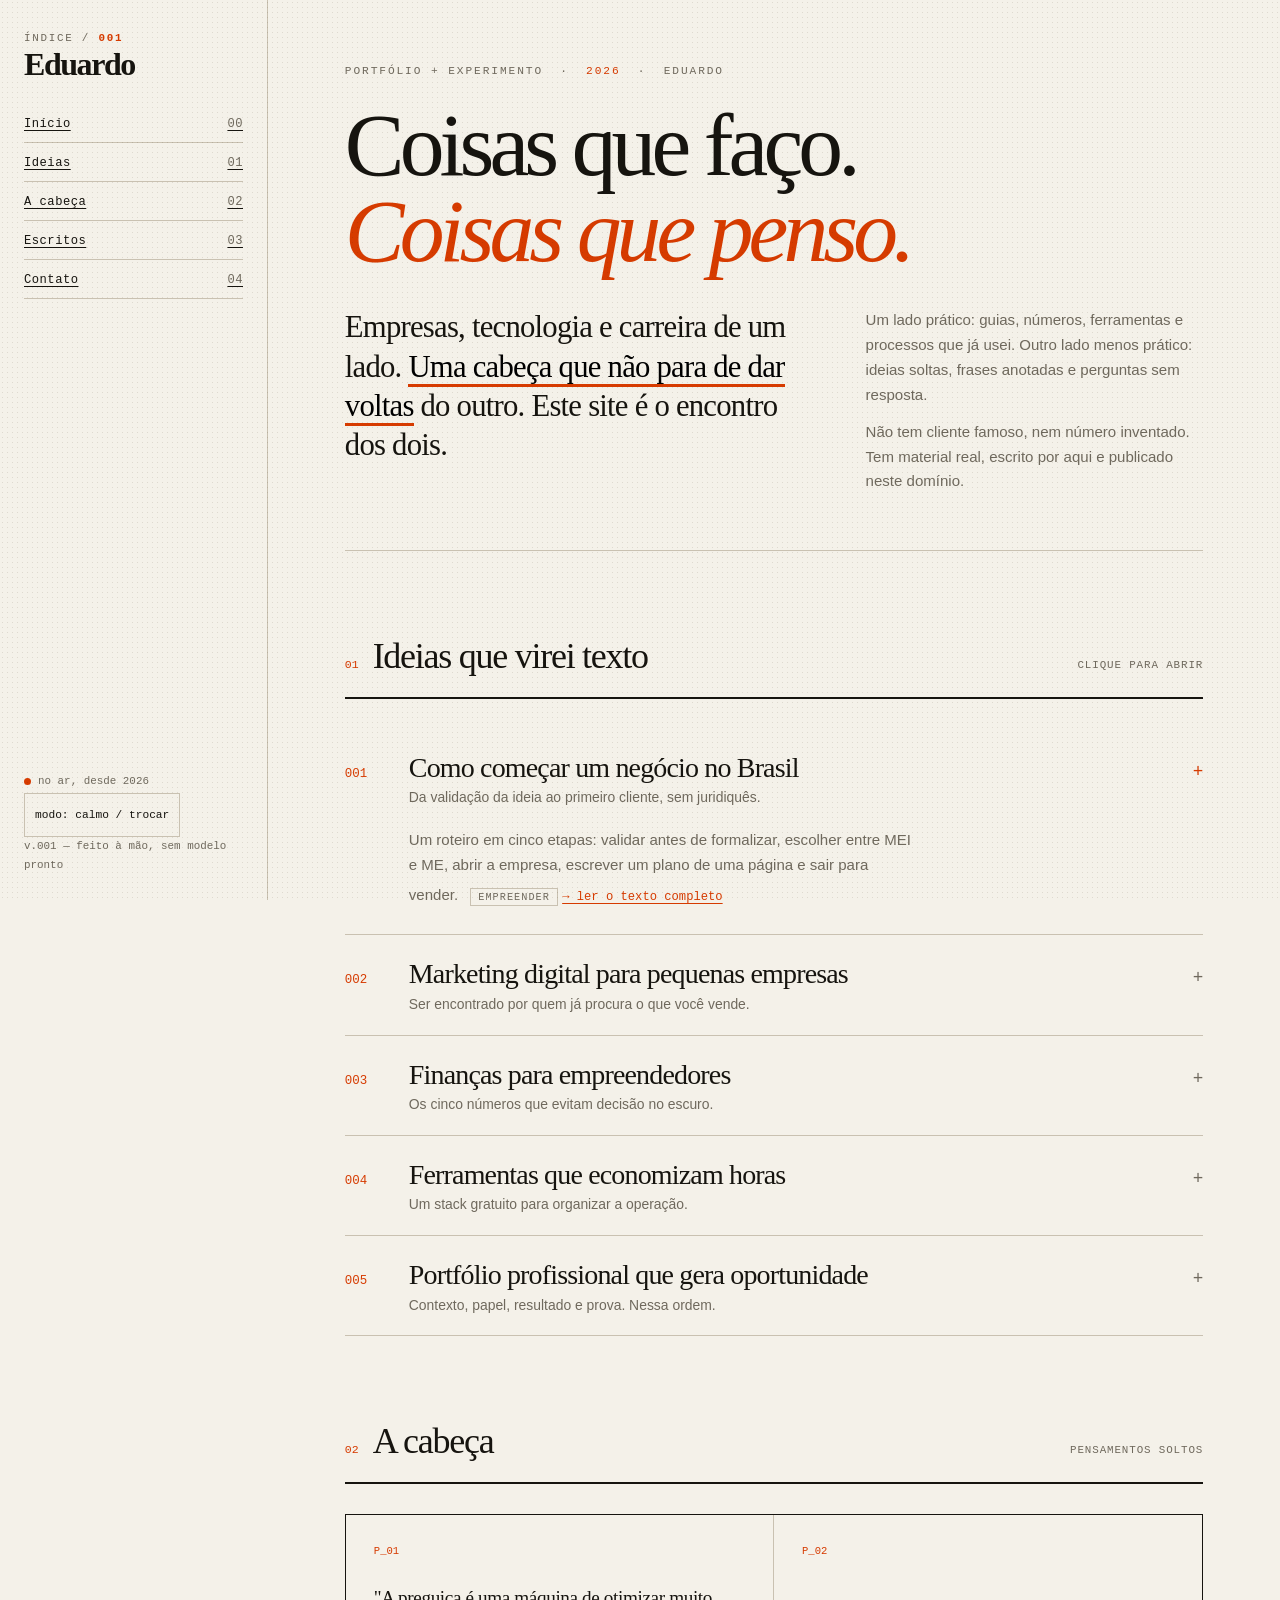
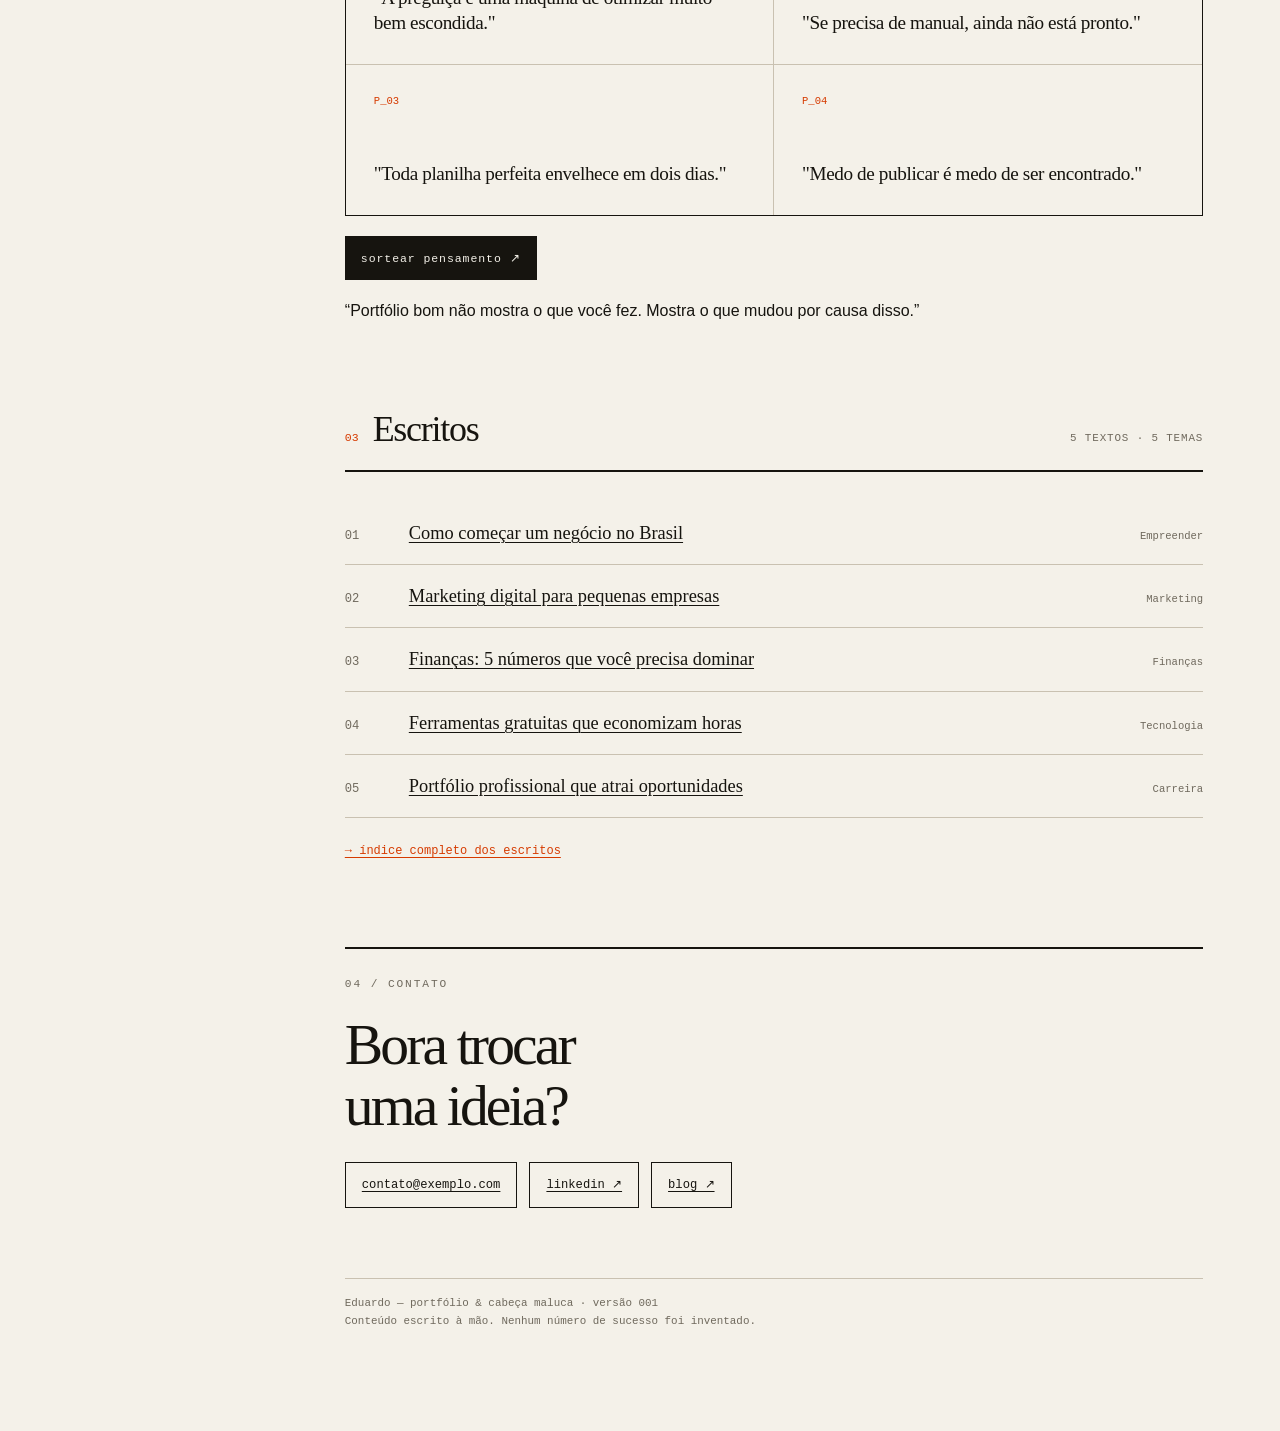
==== index.html @ 90ce8727 "site inicial: portfólio + cabeça maluca" ====
<!doctype html>
<html lang="pt-BR">
<head>
  <meta charset="utf-8">
  <meta name="viewport" content="width=device-width, initial-scale=1">
  <title>Eduardo — portfólio &amp; cabeça maluca</title>
  <meta name="description" content="Portfólio de ideias sobre negócios, tecnologia e carreira, com um cantinho para os pensamentos que não cabem em gaveta.">
  <link rel="stylesheet" href="assets/style.css">
  <script src="assets/main.js" defer></script>
</head>
<body>
<aside class="rail">
  <div>
    <div class="logo"> ÍNDICE / <strong>001</strong></div>
    <h2 class="firma">Eduardo</h2>
  </div>
  <nav aria-label="Navegação principal">
    <a href="#top">Início <span>00</span></a>
    <a href="#ideias">Ideias <span>01</span></a>
    <a href="#cabeca">A cabeça <span>02</span></a>
    <a href="escritos/">Escritos <span>03</span></a>
    <a href="#contato">Contato <span>04</span></a>
  </nav>
  <div class="rodape">
    <div class="status">no ar, desde 2026</div>
    <button class="modo" type="button" aria-label="Alternar modo visual">modo: calmo / trocar</button>
    <div>v.001 — feito à mão, sem modelo pronto</div>
  </div>
</aside>

<main class="content" id="top">
  <p class="overline">Portfólio + experimento &nbsp;·&nbsp; <b>2026</b> &nbsp;·&nbsp; Eduardo</p>
  <h1 class="titulo">Coisas que faço.<br><em>Coisas que penso.</em></h1>

  <div class="abertura">
    <p class="fala">Empresas, tecnologia e carreira de um lado. <mark>Uma cabeça que não para de dar voltas</mark> do outro. Este site é o encontro dos dois.</p>
    <div class="nota">
      <p>Um lado prático: guias, números, ferramentas e processos que já usei. Outro lado menos prático: ideias soltas, frases anotadas e perguntas sem resposta.</p>
      <p>Não tem cliente famoso, nem número inventado. Tem material real, escrito por aqui e publicado neste domínio.</p>
    </div>
  </div>

  <section class="bloco" id="ideias">
    <div class="cabecalho-bloco">
      <span class="num">01</span>
      <h2>Ideias que virei texto</h2>
      <span class="lado">clique para abrir</span>
    </div>

    <details class="ideia" open>
      <summary>
        <span class="n">001</span>
        <span class="t">Como começar um negócio no Brasil<small>Da validação da ideia ao primeiro cliente, sem juridiquês.</small></span>
        <span class="seta">+</span>
      </summary>
      <div class="detalhe">
        Um roteiro em cinco etapas: validar antes de formalizar, escolher entre MEI e ME, abrir a empresa, escrever um plano de uma página e sair para vender. <span class="etiqueta">Empreender</span>
        <a href="escritos/01.html">→ ler o texto completo</a>
      </div>
    </details>

    <details class="ideia">
      <summary>
        <span class="n">002</span>
        <span class="t">Marketing digital para pequenas empresas<small>Ser encontrado por quem já procura o que você vende.</small></span>
        <span class="seta">+</span>
      </summary>
      <div class="detalhe">
        Perfil no Google, conteúdo que responde perguntas reais, e-mail próprio e tráfego pago com freio de mão. Com uma tabela do que medir toda semana. <span class="etiqueta">Marketing</span>
        <a href="escritos/02.html">→ ler o texto completo</a>
      </div>
    </details>

    <details class="ideia">
      <summary>
        <span class="n">003</span>
        <span class="t">Finanças para empreendedores<small>Os cinco números que evitam decisão no escuro.</small></span>
        <span class="seta">+</span>
      </summary>
      <div class="detalhe">
        Fluxo de caixa, margem de contribuição, ponto de equilíbrio, capital de giro e ticket médio — com exemplos em reais e uma rotina de 30 minutos por semana. <span class="etiqueta">Finanças</span>
        <a href="escritos/03.html">→ ler o texto completo</a>
      </div>
    </details>

    <details class="ideia">
      <summary>
        <span class="n">004</span>
        <span class="t">Ferramentas que economizam horas<small>Um stack gratuito para organizar a operação.</small></span>
        <span class="seta">+</span>
      </summary>
      <div class="detalhe">
        Google Workspace, Trello, Notion, WhatsApp Business e IA generativa usada para o trabalho chato — não para inventar conteúdo. <span class="etiqueta">Tecnologia</span>
        <a href="escritos/04.html">→ ler o texto completo</a>
      </div>
    </details>

    <details class="ideia">
      <summary>
        <span class="n">005</span>
        <span class="t">Portfólio profissional que gera oportunidade<small>Contexto, papel, resultado e prova. Nessa ordem.</small></span>
        <span class="seta">+</span>
      </summary>
      <div class="detalhe">
        O modelo de quatro blocos que uso para documentar projeto, com erros comuns e um jeito simples de manter tudo vivo. <span class="etiqueta">Carreira</span>
        <a href="escritos/05.html">→ ler o texto completo</a>
      </div>
    </details>
  </section>

  <section class="bloco" id="cabeca">
    <div class="cabecalho-bloco">
      <span class="num">02</span>
      <h2>A cabeça</h2>
      <span class="lado">pensamentos soltos</span>
    </div>

    <div class="cabeca">
      <div class="celula">
        <span class="indice">P_01</span>
        <p>"A preguiça é uma máquina de otimizar muito bem escondida."</p>
      </div>
      <div class="celula">
        <span class="indice">P_02</span>
        <p>"Se precisa de manual, ainda não está pronto."</p>
      </div>
      <div class="celula">
        <span class="indice">P_03</span>
        <p>"Toda planilha perfeita envelhece em dois dias."</p>
      </div>
      <div class="celula">
        <span class="indice">P_04</span>
        <p>"Medo de publicar é medo de ser encontrado."</p>
      </div>
    </div>

    <button class="sortear" type="button">sortear pensamento ↗</button>
    <p class="fala" style="margin-top:18px">“<span id="pensamento">...</span>”</p>
  </section>

  <section class="bloco" id="escritos">
    <div class="cabecalho-bloco">
      <span class="num">03</span>
      <h2>Escritos</h2>
      <span class="lado">5 textos · 5 temas</span>
    </div>
    <ul class="lista-escritos">
      <li><span class="n">01</span><a href="escritos/01.html">Como começar um negócio no Brasil</a><span class="tag">Empreender</span></li>
      <li><span class="n">02</span><a href="escritos/02.html">Marketing digital para pequenas empresas</a><span class="tag">Marketing</span></li>
      <li><span class="n">03</span><a href="escritos/03.html">Finanças: 5 números que você precisa dominar</a><span class="tag">Finanças</span></li>
      <li><span class="n">04</span><a href="escritos/04.html">Ferramentas gratuitas que economizam horas</a><span class="tag">Tecnologia</span></li>
      <li><span class="n">05</span><a href="escritos/05.html">Portfólio profissional que atrai oportunidades</a><span class="tag">Carreira</span></li>
    </ul>
    <p style="margin-top:18px"><a href="escritos/" style="font-family:var(--mono);font-size:.75rem;color:var(--accent)">→ índice completo dos escritos</a></p>
  </section>

  <section class="contato" id="contato">
    <p class="overline">04 / contato</p>
    <h2>Bora trocar<br>uma ideia?</h2>
    <div class="links">
      <a href="mailto:contato@exemplo.com">contato@exemplo.com</a>
      <a href="https://www.linkedin.com/" target="_blank" rel="noopener">linkedin ↗</a>
      <a href="https://empresaseduardo.blogspot.com/" target="_blank" rel="noopener">blog ↗</a>
    </div>
  </section>

  <footer class="rodape-site">
    <div>Eduardo — portfólio &amp; cabeça maluca · versão 001</div>
    <div>Conteúdo escrito à mão. Nenhum número de sucesso foi inventado.</div>
  </footer>
</main>
</body>
</html>
---- assets/style.css ----
/* ============================================================
   cabeça maluca — sistema visual
   paper + ink + um único accent. Sem gradientes, sem glass.
   ============================================================ */

:root {
  --paper: #f4f1e9;
  --paper-2: #ebe6da;
  --ink: #16140f;
  --muted: #6f695d;
  --line: #c9c1b1;
  --accent: #d63b00;
  --serif: Georgia, "Times New Roman", serif;
  --sans: "Avenir Next", "Segoe UI", Helvetica, Arial, sans-serif;
  --mono: "SFMono-Regular", "Courier New", monospace;
  --rail: 268px;
}

*, *::before, *::after { box-sizing: border-box; }

html { scroll-behavior: smooth; }

body {
  margin: 0;
  background: var(--paper);
  color: var(--ink);
  font-family: var(--sans);
  font-size: 16px;
  line-height: 1.65;
  -webkit-font-smoothing: antialiased;
}

/* textura de papel feita com pontos, sem imagem */
body::before {
  content: "";
  position: fixed;
  inset: 0;
  pointer-events: none;
  z-index: 99;
  opacity: .20;
  background-image: radial-gradient(#8b8272 0.5px, transparent 0.5px);
  background-size: 5px 5px;
  mix-blend-mode: multiply;
}

a { color: inherit; text-decoration-thickness: 1px; text-underline-offset: 3px; }
a:hover { color: var(--accent); }

::selection { background: var(--accent); color: var(--paper); }

/* ---------- Trilha esquerda ---------- */
.rail {
  position: fixed;
  top: 0;
  left: 0;
  bottom: 0;
  width: var(--rail);
  padding: 30px 24px 24px;
  border-right: 1px solid var(--line);
  display: flex;
  flex-direction: column;
  gap: 26px;
  background: var(--paper);
  z-index: 10;
}
.rail .logo {
  font-family: var(--mono);
  font-size: .68rem;
  letter-spacing: .16em;
  text-transform: uppercase;
  color: var(--muted);
}
.rail .logo strong { color: var(--accent); }
.rail .firma {
  font-family: var(--serif);
  font-size: 2rem;
  line-height: 1;
  letter-spacing: -.045em;
  margin: 0;
}
.rail nav { display: flex; flex-direction: column; gap: 2px; }
.rail nav a {
  font-family: var(--mono);
  font-size: .76rem;
  letter-spacing: .04em;
  padding: 8px 0;
  border-bottom: 1px solid var(--line);
  display: flex;
  justify-content: space-between;
  gap: 10px;
}
.rail nav a span { color: var(--muted); }
.rail nav a:hover span { color: var(--accent); }
.rail .rodape {
  margin-top: auto;
  font-family: var(--mono);
  font-size: .68rem;
  color: var(--muted);
  line-height: 1.8;
}
.status { display: inline-flex; align-items: center; gap: 7px; }
.status::before {
  content: "";
  width: 7px; height: 7px;
  border-radius: 50%;
  background: var(--accent);
  display: inline-block;
}
.modo {
  font-family: var(--mono);
  font-size: .7rem;
  background: transparent;
  border: 1px solid var(--line);
  color: var(--ink);
  padding: 9px 10px;
  cursor: pointer;
  text-align: left;
  min-height: 44px;
}
.modo:hover { border-color: var(--accent); color: var(--accent); }

/* ---------- Conteúdo ---------- */
.content {
  margin-left: var(--rail);
  padding: 62px clamp(22px, 6vw, 88px) 100px;
  max-width: 1180px;
}

.overline {
  font-family: var(--mono);
  font-size: .7rem;
  letter-spacing: .17em;
  text-transform: uppercase;
  color: var(--muted);
  margin: 0 0 22px;
}
.overline b { color: var(--accent); font-weight: 400; }

h1.titulo {
  font-family: var(--serif);
  font-weight: 400;
  font-size: clamp(2.9rem, 7vw, 6rem);
  line-height: .96;
  letter-spacing: -.055em;
  margin: 0 0 34px;
  max-width: 16ch;
  text-wrap: balance;
}
h1.titulo em { font-style: italic; color: var(--accent); }

.abertura {
  display: grid;
  grid-template-columns: 1.15fr .85fr;
  gap: clamp(24px, 5vw, 70px);
  align-items: start;
  padding-bottom: 44px;
  border-bottom: 1px solid var(--line);
}
.abertura .fala {
  font-family: var(--serif);
  font-size: clamp(1.35rem, 2.4vw, 2rem);
  line-height: 1.28;
  letter-spacing: -.025em;
  margin: 0;
}
.abertura .fala mark {
  background: transparent;
  border-bottom: 3px solid var(--accent);
}
.abertura .nota { font-size: .94rem; color: var(--muted); }
.abertura .nota p { margin: 0 0 12px; }

section.bloco { margin: 76px 0 0; }
.cabecalho-bloco {
  display: flex;
  align-items: baseline;
  gap: 14px;
  border-bottom: 2px solid var(--ink);
  padding-bottom: 10px;
  margin-bottom: 30px;
}
.cabecalho-bloco .num {
  font-family: var(--mono);
  font-size: .72rem;
  color: var(--accent);
}
.cabecalho-bloco h2 {
  font-family: var(--serif);
  font-weight: 400;
  font-size: clamp(1.6rem, 3vw, 2.25rem);
  letter-spacing: -.035em;
  margin: 0;
}
.cabecalho-bloco .lado {
  margin-left: auto;
  font-family: var(--mono);
  font-size: .68rem;
  color: var(--muted);
  text-transform: uppercase;
  letter-spacing: .08em;
}

/* ---------- Ideias / portfólio em lista ---------- */
.ideia { border-bottom: 1px solid var(--line); }
.ideia summary {
  list-style: none;
  cursor: pointer;
  display: grid;
  grid-template-columns: 46px 1fr auto;
  gap: 18px;
  align-items: baseline;
  padding: 22px 0;
  min-height: 44px;
}
.ideia summary::-webkit-details-marker { display: none; }
.ideia summary .n {
  font-family: var(--mono);
  font-size: .78rem;
  color: var(--accent);
}
.ideia summary .t {
  font-family: var(--serif);
  font-size: clamp(1.25rem, 2.2vw, 1.75rem);
  letter-spacing: -.03em;
  line-height: 1.2;
}
.ideia summary .t small {
  display: block;
  font-family: var(--sans);
  font-size: .87rem;
  color: var(--muted);
  letter-spacing: 0;
  margin-top: 5px;
}
.ideia summary .seta {
  font-family: var(--mono);
  font-size: 1.1rem;
  color: var(--muted);
}
.ideia[open] summary .seta { color: var(--accent); }
.ideia .detalhe {
  padding: 0 0 26px 64px;
  max-width: 68ch;
  color: var(--muted);
  font-size: .94rem;
}
.ideia .detalhe a {
  display: inline-block;
  margin-top: 10px;
  font-family: var(--mono);
  font-size: .76rem;
  color: var(--accent);
}
.etiqueta {
  font-family: var(--mono);
  font-size: .64rem;
  letter-spacing: .1em;
  text-transform: uppercase;
  border: 1px solid var(--line);
  padding: 2px 7px;
  color: var(--muted);
  margin-left: 8px;
  white-space: nowrap;
}

/* ---------- A cabeça ---------- */
.cabeca {
  display: grid;
  grid-template-columns: 1fr 1fr;
  gap: 0;
  border: 1px solid var(--ink);
}
.cabeca .celula {
  padding: 28px;
  min-height: 150px;
  border-bottom: 1px solid var(--line);
  display: flex;
  flex-direction: column;
  justify-content: space-between;
  gap: 16px;
}
.cabeca .celula:nth-child(odd) { border-right: 1px solid var(--line); }
.cabeca .celula:last-child, .cabeca .celula:nth-last-child(2) { border-bottom: 0; }
.cabeca .celula .indice {
  font-family: var(--mono);
  font-size: .66rem;
  color: var(--accent);
}
.cabeca .celula p {
  font-family: var(--serif);
  font-size: 1.2rem;
  line-height: 1.3;
  margin: 0;
  letter-spacing: -.02em;
}
.sortear {
  margin-top: 20px;
  font-family: var(--mono);
  font-size: .72rem;
  letter-spacing: .08em;
  background: var(--ink);
  color: var(--paper);
  border: 0;
  padding: 12px 16px;
  cursor: pointer;
  min-height: 44px;
}
.sortear:hover { background: var(--accent); }
#pensamento { min-height: 1.6em; display: inline; }

/* ---------- Escritos ---------- */
.lista-escritos { list-style: none; margin: 0; padding: 0; }
.lista-escritos li {
  display: grid;
  grid-template-columns: 46px 1fr auto;
  gap: 18px;
  align-items: baseline;
  padding: 16px 0;
  border-bottom: 1px solid var(--line);
}
.lista-escritos .n { font-family: var(--mono); font-size: .76rem; color: var(--muted); }
.lista-escritos a { font-family: var(--serif); font-size: 1.15rem; }
.lista-escritos .tag { font-family: var(--mono); font-size: .66rem; color: var(--muted); }

/* ---------- Contato ---------- */
.contato {
  margin-top: 84px;
  padding-top: 26px;
  border-top: 2px solid var(--ink);
}
.contato h2 {
  font-family: var(--serif);
  font-weight: 400;
  font-size: clamp(2rem, 5vw, 3.6rem);
  letter-spacing: -.05em;
  line-height: 1.05;
  margin: 0 0 26px;
}
.contato .links { display: flex; flex-wrap: wrap; gap: 12px; }
.contato .links a {
  font-family: var(--mono);
  font-size: .76rem;
  border: 1px solid var(--ink);
  padding: 12px 16px;
  min-height: 44px;
  display: inline-flex;
  align-items: center;
}
.contato .links a:hover { background: var(--accent); border-color: var(--accent); color: var(--paper); }
.rodape-site {
  margin-top: 70px;
  font-family: var(--mono);
  font-size: .68rem;
  color: var(--muted);
  border-top: 1px solid var(--line);
  padding-top: 16px;
}

/* ---------- Páginas de texto ---------- */
.artigo { max-width: 70ch; }
.artigo h1 {
  font-family: var(--serif);
  font-weight: 400;
  font-size: clamp(2.2rem, 5vw, 3.6rem);
  letter-spacing: -.05em;
  line-height: 1.05;
  margin: 0 0 18px;
}
.artigo .meta {
  font-family: var(--mono);
  font-size: .7rem;
  color: var(--muted);
  border-bottom: 1px solid var(--line);
  padding-bottom: 16px;
  margin-bottom: 34px;
  letter-spacing: .05em;
}
.artigo h2 {
  font-family: var(--serif);
  font-weight: 400;
  font-size: 1.8rem;
  letter-spacing: -.03em;
  margin: 42px 0 12px;
  line-height: 1.2;
}
.artigo h3 { font-size: 1.05rem; margin: 26px 0 8px; }
.artigo blockquote {
  margin: 26px 0;
  padding: 4px 0 4px 20px;
  border-left: 3px solid var(--accent);
  font-family: var(--serif);
  font-size: 1.25rem;
  font-style: italic;
}
.artigo blockquote p { margin: 0; }
.artigo ul, .artigo ol { padding-left: 22px; }
.artigo li { margin-bottom: 8px; }
.artigo table { width: 100%; border-collapse: collapse; font-size: .9rem; }
.artigo th, .artigo td { border: 1px solid var(--line); padding: 8px 10px; text-align: left; }
.artigo th { background: var(--paper-2); }
.voltar {
  font-family: var(--mono);
  font-size: .74rem;
  color: var(--accent);
  display: inline-block;
  margin-bottom: 28px;
}

/* ---------- Modo caos ---------- */
body[data-modo="caos"] { --accent: #1f8a5b; }
body[data-modo="caos"] h1.titulo { letter-spacing: -.07em; }
body[data-modo="caos"] .ideia:nth-child(even) summary .t { transform: translateX(10px); }
body[data-modo="caos"] .ideia:nth-child(odd) summary .t { transform: translateX(-6px); }
body[data-modo="caos"] .cabeca .celula:nth-child(odd) p { transform: rotate(-.7deg); }
body[data-modo="caos"] .cabeca .celula:nth-child(even) p { transform: rotate(.6deg); }
body[data-modo="caos"] .ideia summary .t,
body[data-modo="caos"] .cabeca .celula p { transition: transform .25s ease; }

/* ---------- Responsivo ---------- */
@media (max-width: 900px) {
  :root { --rail: 0px; }
  .rail {
    position: relative;
    width: 100%;
    border-right: 0;
    border-bottom: 1px solid var(--line);
    padding: 18px 20px;
    gap: 14px;
  }
  .rail .firma { font-size: 1.6rem; }
  .rail nav { flex-direction: row; flex-wrap: wrap; gap: 4px 16px; }
  .rail nav a { border-bottom: 0; padding: 4px 0; }
  .rail .rodape { margin-top: 0; }
  .content { margin-left: 0; padding: 34px 20px 70px; }
  .abertura { grid-template-columns: 1fr; }
  .cabeca { grid-template-columns: 1fr; }
  .cabeca .celula:nth-child(odd) { border-right: 0; }
  .cabeca .celula:nth-last-child(2) { border-bottom: 1px solid var(--line); }
  .ideia .detalhe { padding-left: 0; }
  .lista-escritos li { grid-template-columns: 32px 1fr; }
  .lista-escritos .tag { grid-column: 2; }
}

@media (prefers-reduced-motion: reduce) {
  html { scroll-behavior: auto; }
  body[data-modo="caos"] * { transform: none !important; transition: none !important; }
}
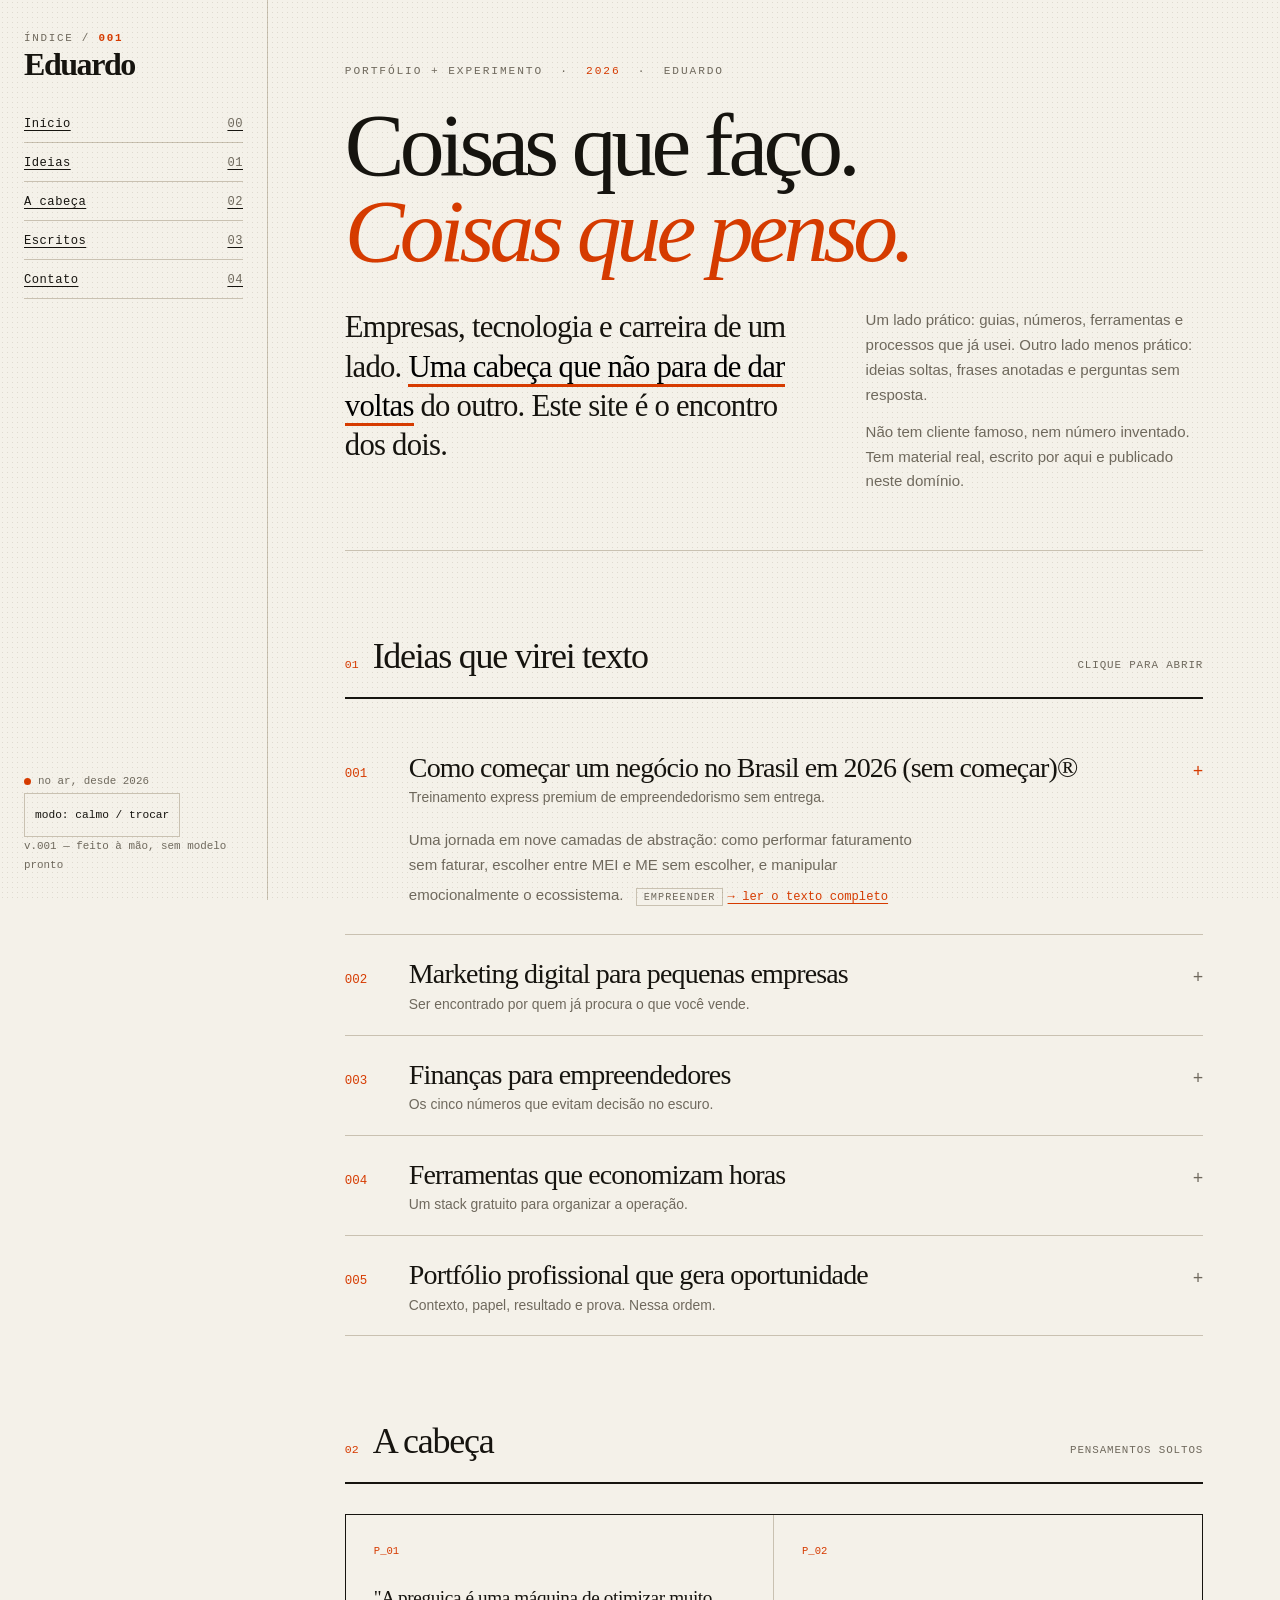
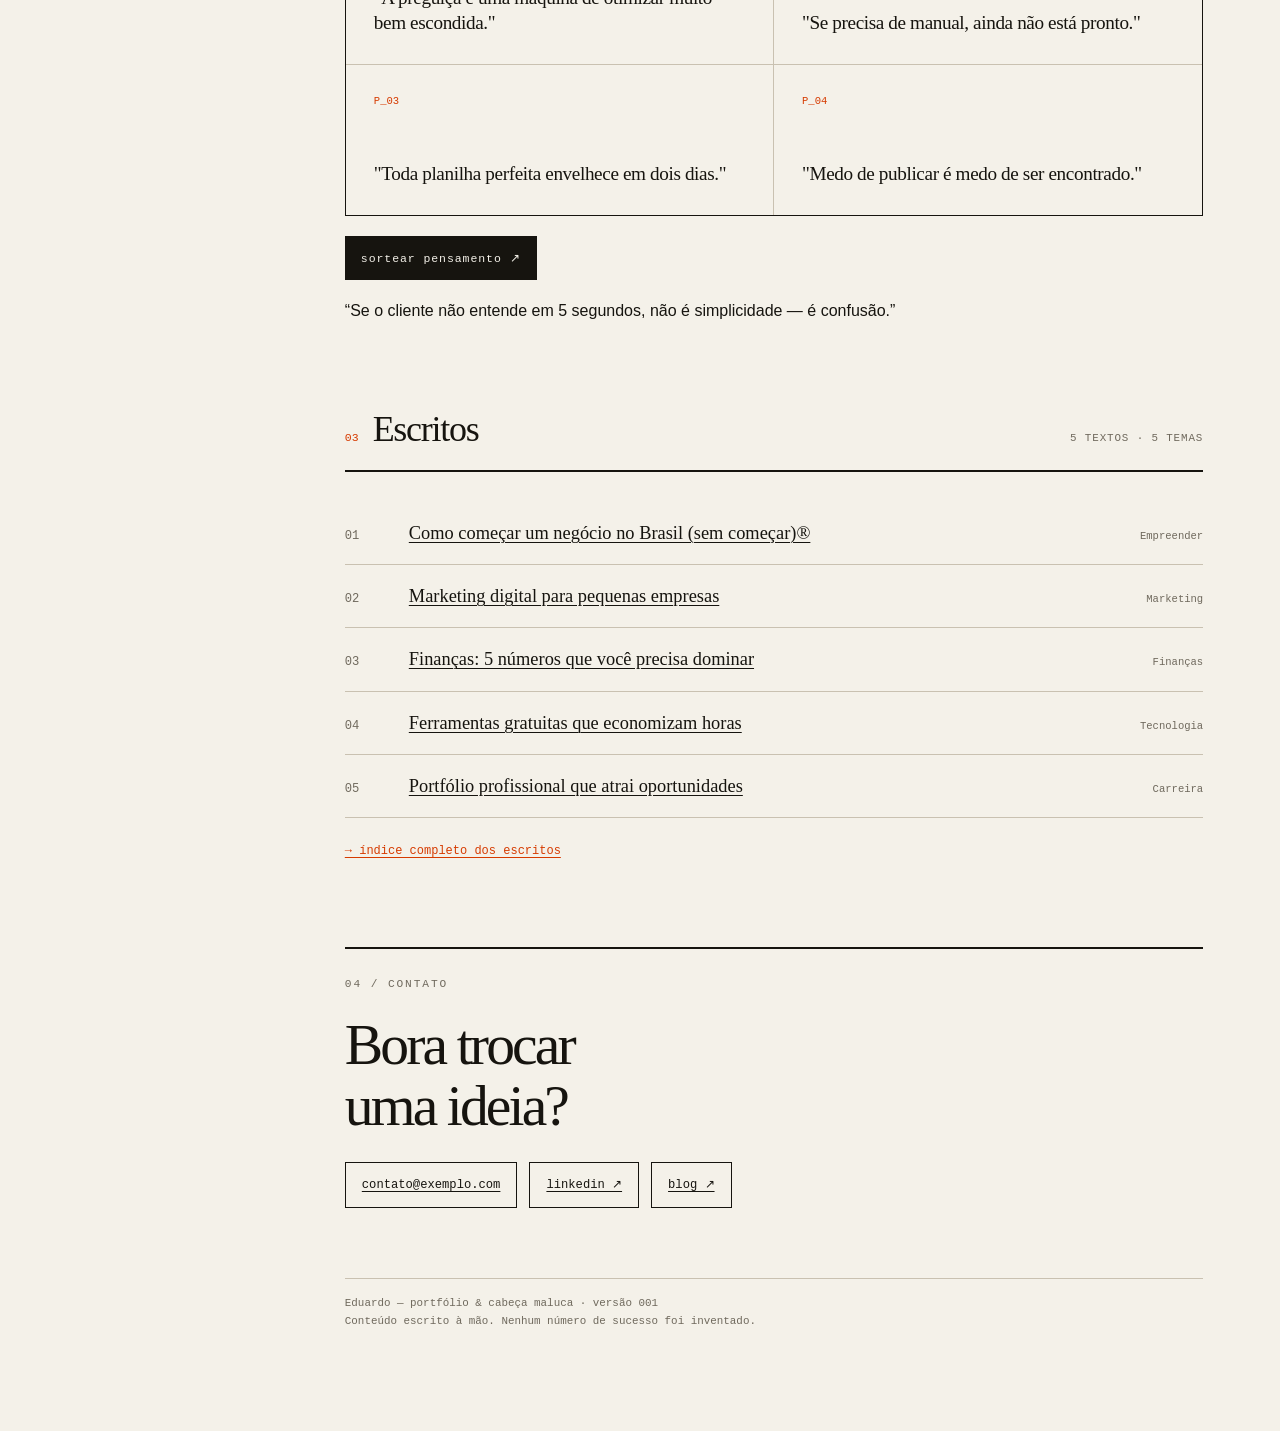
==== commit 7257e968: "escrito 01 vira treinamento express premium do Coach Reversus" ====
--- a/index.html
+++ b/index.html
@@ -50,11 +50,11 @@
     <details class="ideia" open>
       <summary>
         <span class="n">001</span>
-        <span class="t">Como começar um negócio no Brasil<small>Da validação da ideia ao primeiro cliente, sem juridiquês.</small></span>
+        <span class="t">Como começar um negócio no Brasil em 2026 (sem começar)®<small>Treinamento express premium de empreendedorismo sem entrega.</small></span>
         <span class="seta">+</span>
       </summary>
       <div class="detalhe">
-        Um roteiro em cinco etapas: validar antes de formalizar, escolher entre MEI e ME, abrir a empresa, escrever um plano de uma página e sair para vender. <span class="etiqueta">Empreender</span>
+        Uma jornada em nove camadas de abstração: como performar faturamento sem faturar, escolher entre MEI e ME sem escolher, e manipular emocionalmente o ecossistema. <span class="etiqueta">Empreender</span>
         <a href="escritos/01.html">→ ler o texto completo</a>
       </div>
     </details>
@@ -145,7 +145,7 @@
       <span class="lado">5 textos · 5 temas</span>
     </div>
     <ul class="lista-escritos">
-      <li><span class="n">01</span><a href="escritos/01.html">Como começar um negócio no Brasil</a><span class="tag">Empreender</span></li>
+      <li><span class="n">01</span><a href="escritos/01.html">Como começar um negócio no Brasil (sem começar)®</a><span class="tag">Empreender</span></li>
       <li><span class="n">02</span><a href="escritos/02.html">Marketing digital para pequenas empresas</a><span class="tag">Marketing</span></li>
       <li><span class="n">03</span><a href="escritos/03.html">Finanças: 5 números que você precisa dominar</a><span class="tag">Finanças</span></li>
       <li><span class="n">04</span><a href="escritos/04.html">Ferramentas gratuitas que economizam horas</a><span class="tag">Tecnologia</span></li>
